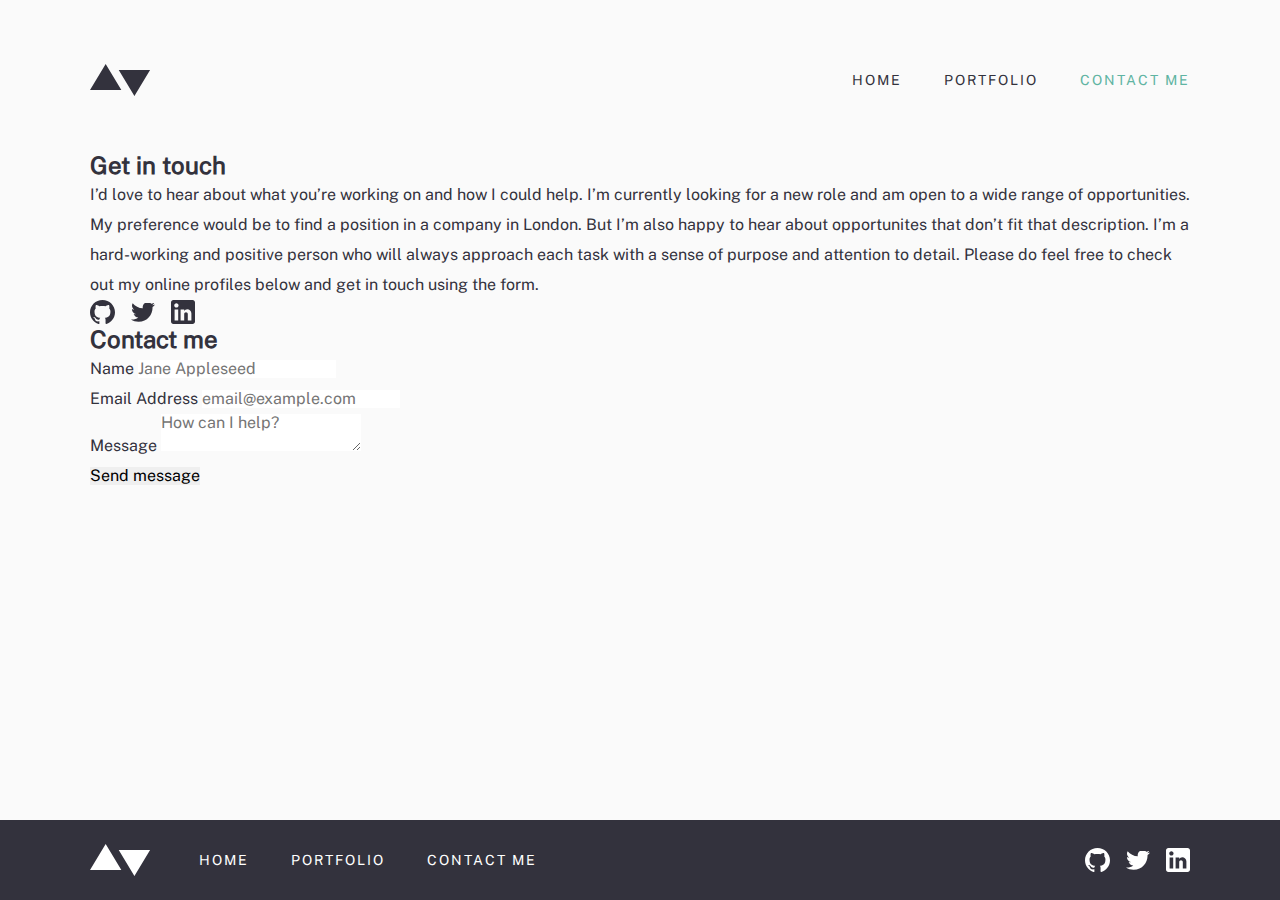
==== contact.html @ fa5bed76 "Add dark theme for icon and add form HTML" ====
<!DOCTYPE html>
<html lang="en">
<head>
  <meta charset="UTF-8">
  <meta http-equiv="X-UA-Compatible" content="IE=edge">
  <meta name="viewport" content="width=device-width, initial-scale=1.0">
  <title>Contact | Nurullo</title>

  <!-- STYLESHEETS -->
  <link rel="stylesheet" href="/css/style.css">
  <link rel="stylesheet" href="/css/normalize.css">
</head>
<body>

  <!-- SITE_HEADER -->
  <header class="site-header">
    <div class="site-header__container container">
      <a href="index.html" class="site-header__logo logo">
        <img class="logo__img" src="./img/logo.svg" alt="Portfolio logo" width="61" height="32">
      </a>

      <!-- SITENAV -->
      <nav class="site-header__sitenav sitenav sitenav--site-header">
        <ul class="sitenav__list sitenav__list--site-footer">
          <li class="sitenav__item "><a href="index.html" class="sitenav__link">Home</a></li>
          <li class="sitenav__item"><a href="portfolio.html" class="sitenav__link">Portfolio</a></li>
          <li class="sitenav__item sitenav__item--active"><a href="contact.html" class="sitenav__link">Contact Me</a></li>
        </ul>
      </nav>

      <button class="site-header__toggler" type="button" aria-label="Menu"></button>
    </div>
  </header>

  <!-- MAIN-CONTENT -->
  <main class="main-content">
    <h1 class="visually-hidden">Contacts</h1>
    <div class="container">
      <section class="two-column-section">
        <h2 class="two-column-section__heading">Get in touch</h2>
        <div class="two-column-section__content">
          <p class="two-column-section__text">I’d love to hear about what you’re working on and how I could help. I’m currently looking for a new role and am open to a wide range of opportunities. My preference would be to find a position in a company in London. But I’m also happy to hear about opportunites that don’t fit that description. I’m a hard-working and positive person who will always approach each task with a sense of purpose and attention to detail. Please do feel free to check out my online profiles below and get in touch using the form.</p>
          <div class="socials socials--dark">
            <ul class="socials__list">
              <li class="socials__item">
                <a href="#" class="socials__link" target="_blank" aria-label="Github profile">
                  <svg class="socials__icon" width="25.000000" height="24.000000" viewBox="0 0 25 24" fill="none" xmlns="http://www.w3.org/2000/svg" xmlns:xlink="http://www.w3.org/1999/xlink">
                    <defs/>
                    <path id="github-logo" d="M12.5 0C5.59 0 0 5.5 0 12.3C0 17.74 3.58 22.35 8.54 23.97C9.17 24.09 9.4 23.71 9.4 23.38C9.4 23.09 9.39 22.32 9.38 21.29C5.9 22.03 5.17 19.64 5.17 19.64C4.6 18.22 3.78 17.84 3.78 17.84C2.65 17.08 3.87 17.09 3.87 17.09C5.12 17.18 5.78 18.36 5.78 18.36C6.9 20.24 8.71 19.7 9.42 19.38C9.53 18.59 9.86 18.05 10.21 17.74C7.44 17.43 4.52 16.37 4.52 11.66C4.52 10.31 5 9.22 5.81 8.36C5.67 8.05 5.24 6.79 5.92 5.1C5.92 5.1 6.96 4.77 9.35 6.36C10.35 6.09 11.42 5.95 12.48 5.95C13.54 5.95 14.6 6.09 15.6 6.36C17.98 4.77 19.03 5.1 19.03 5.1C19.7 6.79 19.28 8.05 19.15 8.36C19.95 9.22 20.43 10.31 20.43 11.66C20.43 16.38 17.51 17.43 14.73 17.73C15.17 18.1 15.57 18.85 15.57 20C15.57 21.65 15.56 22.97 15.56 23.37C15.56 23.7 15.78 24.08 16.42 23.96C21.42 22.34 25 17.73 25 12.3C25 5.5 19.4 0 12.5 0L12.5 0Z" fill="currentColor" fill-opacity="1.000000" fill-rule="nonzero"/>
                  </svg>

                </a>
              </li>
              <li class="socials__item">
                <a href="#" class="socials__link" target="_blank" aria-label="Twitter profile">
                  <svg class="socials__icon" width="24.000000" height="19.000000" viewBox="0 0 24 19" fill="none" xmlns="http://www.w3.org/2000/svg" xmlns:xlink="http://www.w3.org/1999/xlink">
                    <defs/>
                    <path id="twitter-logo" d="M24 1.55C23.11 1.94 22.16 2.21 21.17 2.33C22.18 1.72 22.97 0.75 23.33 -0.4C22.38 0.17 21.33 0.58 20.2 0.8C19.31 -0.16 18.03 -0.76 16.61 -0.76C13.43 -0.76 11.1 2.21 11.81 5.29C7.72 5.08 4.09 3.12 1.67 0.14C0.38 2.36 1 5.25 3.19 6.72C2.38 6.69 1.62 6.47 0.96 6.1C0.91 8.38 2.54 10.52 4.91 10.99C4.22 11.18 3.46 11.22 2.68 11.08C3.31 13.03 5.13 14.46 7.29 14.5C5.21 16.12 2.61 16.84 0 16.54C2.17 17.93 4.76 18.75 7.54 18.75C16.68 18.75 21.85 11.03 21.54 4.1C22.5 3.41 23.34 2.54 24 1.55Z" fill="currentColor" fill-opacity="1.000000" fill-rule="nonzero"/>
                  </svg>

                </a>
              </li>
              <li class="socials__item">
                <a href="#" class="socials__link" target="_blank" aria-label="LinkedIn profile">
                  <svg class="socials__icon" width="24.000000" height="24.000000" viewBox="0 0 24 24" fill="none" xmlns="http://www.w3.org/2000/svg" xmlns:xlink="http://www.w3.org/1999/xlink">
                    <defs/>
                    <path id="linkedin-logo" d="M2.40002 0L21.6 0C22.92 0 24 1.07999 24 2.39999L24 21.6C24 22.92 22.92 24 21.6 24L2.40002 24C1.07996 24 0 22.92 0 21.6L0 2.39999C0 1.07999 1.07996 0 2.40002 0ZM5.40002 7.56C4.19995 7.56 3.23999 6.60001 3.23999 5.39999C3.23999 4.20001 4.19995 3.23999 5.40002 3.23999C6.59998 3.23999 7.56006 4.20001 7.56006 5.39999C7.56006 6.60001 6.59998 7.56 5.40002 7.56ZM16.8 20.4L20.4 20.4L20.4 13.56C20.4 11.28 18.48 9.35999 16.2 9.35999C15.12 9.35999 13.8 10.08 13.2 11.04L13.2 9.60001L9.59998 9.60001L9.59998 20.4L13.2 20.4L13.2 14.04C13.2 13.08 14.04 12.24 15 12.24C15.96 12.24 16.8 13.08 16.8 14.04L16.8 20.4ZM3.59998 20.4L7.19995 20.4L7.19995 9.60001L3.59998 9.60001L3.59998 20.4Z" clip-rule="evenodd" fill="currentColor" fill-opacity="1.000000" fill-rule="evenodd"/>
                  </svg>

                </a>
              </li>
            </ul>
          </div>
        </div>
      </section>

      <section class="two-column-section">
        <h2 class="two-column-section__heading">Contact me</h2>
        <div class="two-column-section__content">
          <form action="https://echo.htmlacademy.ru" class="form" method="POST">
            <div class="form__group">
              <label class="form__label" for="name-input">Name</label>
              <input class="form__fiels" type="text" name="name"  id="name-input" placeholder="Jane Appleseed" required>
            </div>

            <div class="form__group">
              <label class="form__label" for="email-input">Email Address</label>
              <input class="form__fiels" type="email" name="email"  id="email-input" placeholder="email@example.com" required>
            </div>

            <div class="form__group">
              <label class="form__label" for="message-field">Message</label>
              <textarea class="form__field form__field--textarea" name="Message" id="message-field" placeholder="How can I help?"  required></textarea>
            </div>

            <div class="form__group">
              <button class="solid-buttom" type="submit">Send message</button>
            </div>
          </form>
        </div>
      </section>


    </div>

  </main>



  <!-- SITE-FOOTER -->
  <footer class="site-footer">
    <div class="site-footer__container container">
      <a href="index.html" class="site-footer__logo logo">
        <img class="logo__img" src="./img/logo-footer.svg" alt="Portfolio logo" width="61" height="32">
      </a>

      <div class="site-footer__sitenav sitenav">
        <ul class="sitenav__list sitenav__list--site-footer">
          <li class="sitenav__item"><a href="index.html" class="sitenav__link">Home</a></li>
          <li class="sitenav__item"><a href="portfolio.html" class="sitenav__link">Portfolio</a></li>
          <li class="sitenav__item"><a href="contact.html" class="sitenav__link">Contact Me</a></li>
        </ul>
      </div>

      <!-- SOCIALS -->
      <div class="socials">
        <ul class="socials__list">
          <li class="socials__item">
            <a href="#" class="socials__link" target="_blank" aria-label="Github profile">
              <svg class="socials__icon" width="25.000000" height="24.000000" viewBox="0 0 25 24" fill="none" xmlns="http://www.w3.org/2000/svg" xmlns:xlink="http://www.w3.org/1999/xlink">
                <defs/>
                <path id="github-logo" d="M12.5 0C5.59 0 0 5.5 0 12.3C0 17.74 3.58 22.35 8.54 23.97C9.17 24.09 9.4 23.71 9.4 23.38C9.4 23.09 9.39 22.32 9.38 21.29C5.9 22.03 5.17 19.64 5.17 19.64C4.6 18.22 3.78 17.84 3.78 17.84C2.65 17.08 3.87 17.09 3.87 17.09C5.12 17.18 5.78 18.36 5.78 18.36C6.9 20.24 8.71 19.7 9.42 19.38C9.53 18.59 9.86 18.05 10.21 17.74C7.44 17.43 4.52 16.37 4.52 11.66C4.52 10.31 5 9.22 5.81 8.36C5.67 8.05 5.24 6.79 5.92 5.1C5.92 5.1 6.96 4.77 9.35 6.36C10.35 6.09 11.42 5.95 12.48 5.95C13.54 5.95 14.6 6.09 15.6 6.36C17.98 4.77 19.03 5.1 19.03 5.1C19.7 6.79 19.28 8.05 19.15 8.36C19.95 9.22 20.43 10.31 20.43 11.66C20.43 16.38 17.51 17.43 14.73 17.73C15.17 18.1 15.57 18.85 15.57 20C15.57 21.65 15.56 22.97 15.56 23.37C15.56 23.7 15.78 24.08 16.42 23.96C21.42 22.34 25 17.73 25 12.3C25 5.5 19.4 0 12.5 0L12.5 0Z" fill="currentColor" fill-opacity="1.000000" fill-rule="nonzero"/>
              </svg>

            </a>
          </li>
          <li class="socials__item">
            <a href="#" class="socials__link" target="_blank" aria-label="Twitter profile">
              <svg class="socials__icon" width="24.000000" height="19.000000" viewBox="0 0 24 19" fill="none" xmlns="http://www.w3.org/2000/svg" xmlns:xlink="http://www.w3.org/1999/xlink">
                <defs/>
                <path id="twitter-logo" d="M24 1.55C23.11 1.94 22.16 2.21 21.17 2.33C22.18 1.72 22.97 0.75 23.33 -0.4C22.38 0.17 21.33 0.58 20.2 0.8C19.31 -0.16 18.03 -0.76 16.61 -0.76C13.43 -0.76 11.1 2.21 11.81 5.29C7.72 5.08 4.09 3.12 1.67 0.14C0.38 2.36 1 5.25 3.19 6.72C2.38 6.69 1.62 6.47 0.96 6.1C0.91 8.38 2.54 10.52 4.91 10.99C4.22 11.18 3.46 11.22 2.68 11.08C3.31 13.03 5.13 14.46 7.29 14.5C5.21 16.12 2.61 16.84 0 16.54C2.17 17.93 4.76 18.75 7.54 18.75C16.68 18.75 21.85 11.03 21.54 4.1C22.5 3.41 23.34 2.54 24 1.55Z" fill="currentColor" fill-opacity="1.000000" fill-rule="nonzero"/>
              </svg>

            </a>
          </li>
          <li class="socials__item">
            <a href="#" class="socials__link" target="_blank" aria-label="LinkedIn profile">
              <svg class="socials__icon" width="24.000000" height="24.000000" viewBox="0 0 24 24" fill="none" xmlns="http://www.w3.org/2000/svg" xmlns:xlink="http://www.w3.org/1999/xlink">
                <defs/>
                <path id="linkedin-logo" d="M2.40002 0L21.6 0C22.92 0 24 1.07999 24 2.39999L24 21.6C24 22.92 22.92 24 21.6 24L2.40002 24C1.07996 24 0 22.92 0 21.6L0 2.39999C0 1.07999 1.07996 0 2.40002 0ZM5.40002 7.56C4.19995 7.56 3.23999 6.60001 3.23999 5.39999C3.23999 4.20001 4.19995 3.23999 5.40002 3.23999C6.59998 3.23999 7.56006 4.20001 7.56006 5.39999C7.56006 6.60001 6.59998 7.56 5.40002 7.56ZM16.8 20.4L20.4 20.4L20.4 13.56C20.4 11.28 18.48 9.35999 16.2 9.35999C15.12 9.35999 13.8 10.08 13.2 11.04L13.2 9.60001L9.59998 9.60001L9.59998 20.4L13.2 20.4L13.2 14.04C13.2 13.08 14.04 12.24 15 12.24C15.96 12.24 16.8 13.08 16.8 14.04L16.8 20.4ZM3.59998 20.4L7.19995 20.4L7.19995 9.60001L3.59998 9.60001L3.59998 20.4Z" clip-rule="evenodd" fill="currentColor" fill-opacity="1.000000" fill-rule="evenodd"/>
              </svg>

            </a>
          </li>
        </ul>
      </div>
    </div>
  </footer>

  <script src="/js/index.js"></script>
</body>
</html>
---- css/style.css ----
* {
  padding: 0;
  margin: 0;
  border: 0;
  list-style: none;
  text-decoration: none;
}
/* CUSTOM PROPS */
:root {
  --green:#5FB4A2;
  --dark-blue:#203A4C;
  --grey-blue:#33323D;
  --light-grey:#fafafa;
  --grey:#eaeaeb;
  --red:#F43030;

  --accent-font-family:'Ibarra Real Nova', 'Times New Roman', sans-serif;
  --body-font-family: 'Public Sans', 'Arial', sans-serif;
}

/* FONTS */
@font-face {
  font-family: 'Ibarra Real Nova';
  src: url('../fonts/IbarraRealNova-Regular.woff2') format('woff2'),
  url('../fonts/IbarraRealNova-Regular.woff') format('woff');
  font-weight: normal;
  font-style: normal;
  font-display: swap;
}

@font-face {
  font-family: 'Ibarra Real Nova';
  src: url('../fonts/IbarraRealNova-Bold.woff2') format('woff2'),
  url('../fonts/IbarraRealNova-Bold.woff') format('woff');
  font-weight: bold;
  font-style: normal;
  font-display: swap;
}

@font-face {
  font-family: 'Public Sans';
  src: url('../fonts/PublicSans-Regular.woff2') format('woff2'),
  url('../fonts/PublicSans-Regular.woff') format('woff');
  font-weight: normal;
  font-style: normal;
  font-display: swap;
}





/* GLOBAL */

html {
  height: 100%;
  box-sizing: border-box;
  scroll-behavior: smooth;
}

*,
*::before,
*::after {
  box-sizing:inherit;
}

body {
  display: flex;
  flex-direction: column;
  height: 100%;
  background-color: var(--light-grey);
  color: var(--grey-blue);
  font-family: var(--body-font-family);
  font-size: 16px;
  line-height:30px;
}

img {
  max-width: 100%;
  height: auto;
}

/* CONTAINER */

.container {
  width: 100%;
  max-width: 1180px;
  padding-left: 32px;
  padding-right: 32px;
  margin-left: auto;
  margin-right: auto;
}


/* VISUALLY-HIDDEN */

.visually-hidden {
  position: absolute;
  width: 1px;
  height: 1px;
  margin: -1px;
  border: 0;
  padding: 0;
  clip: rect(0 0 0 0);
  overflow: hidden;
}



/* AUTOFILL-STYLES */
/*
input:-webkit-autofill,
input:-webkit-autofill:hover,
input:-webkit-autofill:focus {
  -webkit-text-fill-color: var(--heading-color);
  -webkit-box-shadow: 0 0 0px 40rem #ffff inset;
} */

/* PLACEHOLDER STYLE */
/*
::placeholder {
  color: rgba(52, 49, 61, 0.5);
} */



/* MAIN-CONTENT */

.main-content {
  flex-grow: 1;
}


/* LOGO */
.logo {
  display: block;
}

.logo:hover {
  opacity: 0.8;
}

.logo:active {
  opacity: 0.6;
}

.logo__img {
  display: block;
  width: 61px;
  height: 32px;
}


/* SITENAV */



.sitenav__item:not(:last-child) {
  margin-bottom: 32px;
}

.sitenav__link {
  display: block;
  color: #fff;
  font-size: 14px;
  letter-spacing: 2px;
  text-decoration: none;
  text-align: center;
  text-transform: uppercase;
}

.sitenav__item--active .sitenav__link {
  color: var(--green);
}

.sitenav__link:hover{
  opacity: 0.8;
}

.sitenav__link:active{
  opacity: 0.6;
}

/* CTA-BUTTON */

.cta-button {
  display: inline-block;
  min-width: 200px;
  background-color: var(--dark-blue);
  color: #fff;
  cursor: pointer;
}

.cta-button:hover {
  background-color: var(--green);
}

.cta-button:active {
  opacity: 0.6;
}

.cta-button:disabled {
  opacity: 0.2;
  pointer-events: none;
}

.cta-button__inner {
  display: flex;
}

.cta-button__append {
  display: flex;
  justify-content: center;
  align-items:center;
  width: 48px;
  height: 48px;
  background-color: rgba(0, 0, 0, 0.1);
  color: var(--green);
}

.cta-button:hover .cta-button__append {
  color: #fff;
}

.cta-button__text {
  flex-grow: 1;
  padding: 17px;
  text-transform: uppercase;
  letter-spacing:2px;
  font-size: 12px;
  line-height: normal;
  text-align: center;
}


/* BUTTON */

.button {
  display: inline-block;
  padding: 16px 32px;
  font-size: 12px;
  line-height: normal;
  color: var(--grey-blue);
  border: 1px solid var(--grey-blue);
  background-color: transparent;
  text-transform: uppercase;
  letter-spacing: 2px;
  cursor: pointer;
  white-space: nowrap;
}

.button:hover {
  background-color: var(--grey-blue);
  color: #fff;
}

.button:active {
  opacity: 0.6;
}

.button:disabled {
  pointer-events: none;
  opacity: 0.2;
}

/* IMG-TEXT-INFO */

.img-text-info__picture {
  display: block;
}

.img-text-info__img {
  display: block;
  width: 100%;
  margin-bottom: 32px;
}

.img-text-info__info {
  padding-top: 24px;
  padding-bottom: 24px;
  border-top: 1px solid rgba(51,50,61,0.15);
  border-bottom: 1px solid rgba(51,50,61,0.15);
}

.img-text-info--index-about .img-text-info__info {
  padding-top: 32px;
  padding-bottom: 50px;
}

.img-text-info__title {
  margin-bottom: 24px;
  font-family: --accent-font-family;
  font-size: 40px;
  line-height: 42px;
  letter-spacing:-0.357px;
}

.img-text-info--index-about .img-text-info__title {
  margin-bottom: 28px;
}

.img-text-info__description {
  margin-bottom: 24px;
  font-size: 15px;
  line-height: 2;
}


/* IMG-TEXT-INFO-LIST */

.img-text-info-list__item:not(:last-child) {
  margin-bottom: 72px;
}


/* SITE_HEADER */

.site-header {
  position: relative;
  z-index: 1;
  padding-top: 32px;
  padding-bottom: 40px;
}

.site-header__container {
  display: flex;
  align-items: center;
}

.site-header__logo {
  margin-right: auto;
}

.site-header__sitenav {
  display: none;
}

.site-header--open .site-header__sitenav {
  display: block;
  position: absolute;
  z-index: 1;
  right: 32px;
  top: 88px;
  min-width: 223px;
  max-width: calc(100% - 64px);
  padding: 40px;
  color: #fff;
  background-color: var(--grey-blue);

}

.site-header__toggler {
  display: block;
  width: 24px;
  height: 19px;
  border: 0;
  background-color: transparent;
  background-image: url(../img/hamburger-menu.svg);
  background-repeat: no-repeat;
  background-size: contain;
  background-position: center center;
  cursor: pointer;
}

.site-header--open .site-header__toggler {
  background-image: url(../img/close-icon.svg);
}

/* HERO */

.hero {
  margin-bottom: 96px;
}

.hero__img {
  display: block;
  width: 100%;
  height: 271px;
  margin-bottom: 24px;
  object-fit: cover;
  object-position: top center;
}

.hero__heading {
  margin: 0;
  margin-bottom: 32px;
  font-family: var(--accent-font-family);
  font-size: 40px;
  line-height: 1.05;
  letter-spacing: -0.357;
}


/* CONTACT-CTA */

.contact-cta {
  padding-top: 115px;
  padding-bottom: 80px;
  text-align: center;
}

.contact-cta--portfolio-index {
  padding-top: 80px;
}

.contact-cta__container {
  display: flex;
  flex-direction: column;
  align-items: center;
}

.contact-cta__heading {
  margin-bottom: 40px;
  font-family: var(--accent-font-family);
  font-size: 40px;
  line-height: 42px;
  letter-spacing: -0.357px;
}

/* PROJECT HERO */

.project-hero {
  padding-bottom: 40px;
}

.project-hero__picture {
  display: block;
}

.project-hero__img {
  display: block;
  width: 100%;
  height: 140px;
  object-fit: cover;
}


/* PROJECT-META */

.project-meta-details {
  margin-bottom: 64px;
}


.project-meta-details__meta {
  margin-bottom: 48px;
}

.project-meta__inner {
  padding-top: 24px;
  padding-bottom: 24px;
  border-top: 1px solid rgba(51,50,61,0.15);
  border-bottom: 1px solid rgba(51,50,61,0.15);
}

.project-meta__heading {
  margin-top: 0;
  margin-bottom: 24px;
  font-family: var(--accent-font-family);
  font-size: 40px;
  line-height: 42px;
  letter-spacing: -0.357px;
}

.project-meta__description {
  margin-bottom: 24px;
  font-size: 15px;
}

.project-meta__tags {
  margin-bottom: 24px;
  font-size: 13px;
  font-weight: bold;
  line-height: 30px;
  color: var(--green);
}

/* PROJECT DETAILS */

.project-details__section:not(:last-child) {
  margin-bottom: 40px;
}

.project-details__heading {
  margin-top: 0;
  margin-bottom: 28px;
  font-family: var(--accent-font-family);
  font-size: 32px;
  font-weight: 400;
  line-height: 42px;
}

.project-details__heading--static-previews {
  margin-bottom: 40px;
}

.project-details__text {
  margin: 0;
}

.project-details__text:not(:last-child) {
  margin-bottom: 16px;
}

/* STATIC-PREVIEWS  */

.static-previews__item:not(:last-child) {
  margin-bottom: 32px;
}

.static-previews__picture {
  display: block;
}

.static-previews__img {
  display: block;
  width: 100%;
}


/* PAGE-CONTROLS */

.page-controls__inner {
  border-top: 1px solid rgba(51,50,61,0.15);
  border-bottom: 1px solid rgba(51,50,61,0.15);
  display: flex;
}

.page-controls__inner::before {
  display: block;
  width: 1px;
  background-color: rgba(51,50,61,0.15);
  content: "";
}

.page-controls__link {
  flex-grow: 1;
  display: grid;
  padding: 24px;
  color: var(--grey-blue);
}

.page-controls__link:hover {
  color:var(--green);
}

.page-controls__link:active {
  opacity: 0.6;
}

.page-controls__link--prev {
  order: -1;
  padding-left: 0;
}

.page-controls__link--next {
  padding-right: 0;
  justify-items: end;
}

.page-controls__icon {
  margin-bottom: 16px;
  width: 8px;
  height: 16px;
}

.page-controls__text {
  order: 1;
  color:rgba(51,50,61, 0.5);
  text-transform: capitalize;
}

.page-controls__title {
  font-family: var(--accent-font-family);
  font-size: 32px;
  line-height: 36px;
  letter-spacing: -0.286px;
}


/* SITE_FOOTER */

.site-footer {
  padding-top: 56px;
  padding-bottom: 56px;
  background-color: var(--grey-blue);
}

.site-footer__container {
  display: flex;
  flex-direction: column;
  align-items: center;
}

.site-footer__logo {
  margin-bottom: 40px;
}
.site-footer__sitenav {
  margin-bottom: 40px;
}

.socials__list {
  display: flex;
  align-items: center;
}

.socials--dark .socials__link {
  color:var(--grey-blue);
}

.socials__item:not(:last-child) {
  margin-right: 16px;
}

.socials__link {
  display: block;
  color: #fff;
}

.socials__icon {
  display: block;
}




/* RETINA BACKGROUND IMAGES */
@media
only screen and (-webkit-min-device-pixel-ratio: 2),
only screen and (   min--moz-device-pixel-ratio: 2),
only screen and (     -o-min-device-pixel-ratio: 2/1),
only screen and (        min-device-pixel-ratio: 2),
only screen and (                min-resolution: 192dpi),
only screen and (                min-resolution: 2dppx) {

}


@media only screen and (min-width: 500px) {

  .project-hero__img {
    height: 170px;
}

}


@media only screen and (min-width: 500px) {
  .hero__img {
    height: 600px;
  }

}


@media only screen and (min-width: 550px) {
  .img-text-info {
    display: flex;
    align-items: center;
  }

  .img-text-info--index-about {
    align-items: stretch;
  }

  .img-text-info:nth-child(even) {
    flex-direction: row-reverse;
  }

  .img-text-info__img {
    margin-bottom: 0;
  }

  .img-text-info--index-about .img-text-info__img {
    height: 100%;
    object-fit: cover;
    object-position: right bottom;
  }

  .img-text-info__info {
    width: 60%;
    margin-left: 32px;
  }

  .img-text-info:nth-child(even) .img-text-info__info  {
    margin-left: 0;
    margin-right: 32px;
  }

  .project-hero__img {
    height: 240px;
}
}



@media only screen and (min-width: 700px) {
  .site-footer {
    padding-top: 24px;
    padding-bottom: 24px;
  }

  .site-footer__container {
    flex-direction: row;
  }

  .site-footer__logo {
    margin-bottom: 0;
    margin-right: 48px;
  }

  .site-footer__sitenav {
    margin-bottom: 0;
    margin-right: 48px;
    flex-grow: 1;
  }

  .sitenav__list--site-footer {
    display: flex;
    align-items: center;
  }

  .sitenav__list--site-footer .sitenav__item:not(:last-child) {
    margin-bottom: 0;
    margin-right: 42px;
  }
}


@media only screen and (min-width: 768px) {
  .container {
    padding-left: 40px;
    padding-right: 40px;
  }

  .site-header {
    padding-top: 64px;
    padding-bottom: 47px;
  }

  .site-header__sitenav,
  .site-header--open .site-header__sitenav {
    position: static;
    display: block;
    padding: 0;
    background-color: transparent;
  }

  .site-header__toggler {
    display: none;
  }

  .sitenav--site-header .sitenav__list {
    display: flex;
  }

  .sitenav--site-header .sitenav__item:not(:last-child) {
    margin-bottom: 0;
    margin-right: 42px;
  }

  .sitenav--site-header .sitenav__link {
    color: var(--grey-blue);
  }

  .sitenav__item--active .sitenav__link {
    color: var(--green);
  }

  .hero__container {
    position: relative;
    z-index: 1;
  }

  .hero__img {
    margin-bottom: 0;
  }

  .hero__text-wrapper {
    position: absolute;
    z-index: 1;
    left: 40px;
    bottom: 0;
    width: 514px;
    padding-top: 56px;
    padding-right: 56px;
    background-color: var(--light-grey);
  }

  .hero__heading {
    margin-bottom: 48px;
  }

  .img-text-info-list__item:not(:last-child) {
    margin-bottom: 80px;
  }

  .img-text-info__picture {
    flex-shrink: 0;
  }

  .img-text-info__img {
    flex-shrink: 0;
    width: 340px;
    height: 315px;
    object-fit: cover;
    margin-bottom: 0;
  }

  .img-text-info--index-about .img-text-info__img {
    width: 281px;
  }

  .img-text-info__info {
    flex-grow: 1;
    width: auto;
    margin-left: 69px;
  }

  .img-text-info--index-about .img-text-info__info {
    padding-top: 50px;
  }

  .img-text-info:nth-child(even) .img-text-info__info  {
    margin-left: 0;
    margin-right: 69px;
  }

  .contact-cta {
    padding-top: 96px;
    padding-bottom: 96px;
  }

  .contact-cta__container {
    flex-direction: row;
  }
  .contact-cta__container::before {
    content:"";
    width: 113px;
    height: 1px;
    flex-grow: 1;
    margin-right: 32px;
    margin-left: 32px;
    background-color: rgba(51,50,61,0.15);

  }
  .contact-cta__heading {
    width: 100%;
    order: -1;
    max-width: 350px;
    margin-bottom: 0;
  }

  .project-hero__img {
    height: 310px;
  }

  .project-meta-details {
    margin-bottom: 80px;
  }

  .project-meta-details__meta {
    margin-bottom: 40px;
  }

  .project-meta__inner {
    display: grid;
    grid-template-columns: 340px 1fr;
    justify-items: start;
    gap: 16px 12px;
    align-items: start;
    padding-top: 32px;
    padding-bottom: 32px;
  }

  .project-meta__heading {
    margin-bottom: 0;
  }
  .project-meta__description {
    grid-row: 1 / 4;
    grid-column: 2;
    margin-bottom: 0;

  }
  .project-meta__tags {
    margin-bottom: 0;
  }

  .page-controls__link {
    padding: 32px;
    align-items: center;
    gap: 0 32px;
    grid-template-rows: auto auto;
  }

  .page-controls__link--prev {
    grid-template-columns: auto 1fr;
    padding-left: 0;
  }

  .page-controls__link--next {
    padding-right: 0;
  }

  .page-controls__icon {
    grid-row: span 2;
    margin-bottom: 0;
  }

  .page-controls__link--prev .page-controls__text {
    grid-column: 2;
  }

  .page-controls__link--next  {
    grid-template-columns: 1fr auto;
  }

  .page-controls__link--next .page-controls__icon  {
    grid-column: 2;
    grid-row: 1 / -1;
  }

}

@media only screen and (min-width: 900px) {
  .project-hero__img {
    height: 400px;
}
}


@media only screen and (min-width: 1024px) {
  .hero {
    margin-bottom: 150px;
  }

  .hero__text-wrapper {
    width: 445px;
  }

  .hero__heading {
    margin-bottom: 56px;
    font-size: 50px;
    line-height: 1;
    letter-spacing: -0.45px;
  }

  .img-text-info--index-about .img-text-info__img {
    width: 540px;
    height: 600px;
  }

  .project-hero {
    margin-bottom: 115px;
  }

  .project-hero__img {
    height: 500px;
}
}

@media only screen and (min-width: 1180px) {
  .site-header {
    padding-bottom: 54px;
  }

  .img-text-info {
    align-items: stretch;
  }


  .img-text-info__img {
    width: 540px;
    height: 500px;
    margin-right: 0;
  }

  .img-text-info__info {
    margin-left: 125px;
    margin-right: 96px;
    padding-top: 103px;
    padding-bottom: 103px;
  }

  .img-text-info:nth-child(even) .img-text-info__info {
    margin-right: 125px;
    margin-left: 96px;
  }

  .img-text-info__title {
    margin-bottom: 28px;
  }

  .img-text-info__description {
    font-size: 16px;
    line-height: 30px;
  }

  .contact-cta {
    padding-top: 150px;
    padding-bottom: 150px;
  }

  .project-meta-details {
    margin-bottom: 64px;
  }

  .project-meta-details__container {
    display: flex;
    align-items: flex-start;
  }

  .project-meta-details__meta {
    max-width: 350px;
    margin-right: 125px;
    margin-bottom: 0;
  }

  .project-meta__inner {
    display: flex;
    flex-direction: column;
    gap: 0;
    padding-top: 48px;
    padding-bottom: 48px;
  }

  .project-meta__heading {
    padding-bottom: 28px;
  }

  .project-meta__description {
    padding-bottom: 24px;
  }

  .project-meta__tags {
    margin-bottom: 32px;
    font-size: 16px;
  }

  .project-meta__tag-group:not(:last-child) {
    margin-bottom: 16px;
  }

  .project-meta-details__details {
    flex-grow: 1;
  }

  .project-details__heading--static-previews {
    margin-bottom: 28px;
  }
}
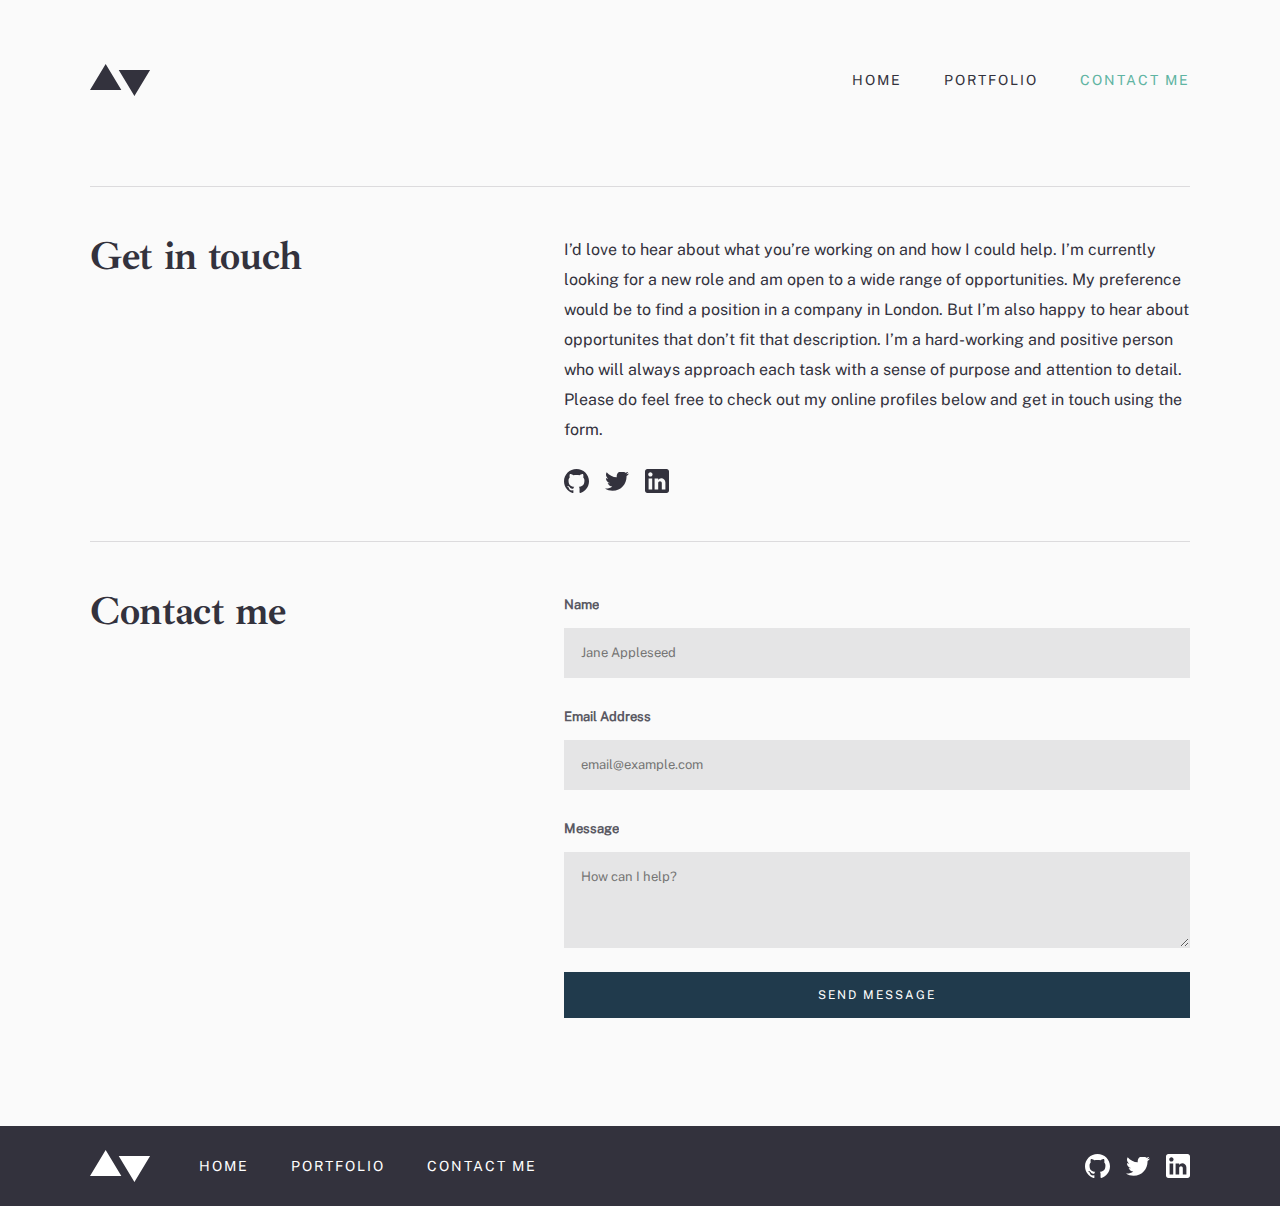
==== commit a0f51ce6: "Add contact page styles" ====
--- a/contact.html
+++ b/contact.html
@@ -33,7 +33,7 @@
   </header>
 
   <!-- MAIN-CONTENT -->
-  <main class="main-content">
+  <main class="main-content main-content--contact-page">
     <h1 class="visually-hidden">Contacts</h1>
     <div class="container">
       <section class="two-column-section">
@@ -80,12 +80,12 @@
           <form action="https://echo.htmlacademy.ru" class="form" method="POST">
             <div class="form__group">
               <label class="form__label" for="name-input">Name</label>
-              <input class="form__fiels" type="text" name="name"  id="name-input" placeholder="Jane Appleseed" required>
+              <input class="form__field" type="text" name="name"  id="name-input" placeholder="Jane Appleseed" required>
             </div>
 
             <div class="form__group">
               <label class="form__label" for="email-input">Email Address</label>
-              <input class="form__fiels" type="email" name="email"  id="email-input" placeholder="email@example.com" required>
+              <input class="form__field" type="email" name="email"  id="email-input" placeholder="email@example.com" required>
             </div>
 
             <div class="form__group">
@@ -94,7 +94,7 @@
             </div>
 
             <div class="form__group">
-              <button class="solid-buttom" type="submit">Send message</button>
+              <button class="solid-button" type="submit">Send message</button>
             </div>
           </form>
         </div>
--- a/css/style.css
+++ b/css/style.css
@@ -128,6 +128,10 @@
 
 .main-content {
   flex-grow: 1;
+}
+
+.main-content--contact-page {
+  padding-bottom: 48px;
 }
 
 
@@ -578,6 +582,91 @@
 }
 
 
+/* TWO-COLUMN-SECTION */
+
+.two-column-section {
+  padding-top: 32px;
+  padding-bottom: 32px;
+  border-top: 1px solid rgba(51,50,61,0.15);
+}
+
+.two-column-section:first-child {
+  padding-top: 24px;
+}
+
+.two-column-section__heading {
+  margin-bottom: 24px;
+  font-family: var(--accent-font-family);
+  font-size: 40px;
+  line-height: 42px;
+  letter-spacing: -0.357px;
+}
+
+.two-column-section__content {
+  display: grid;
+  gap: 24px;
+}
+
+/* FORM */
+.form {
+  display: grid;
+  gap: 24px;
+}
+
+.form__group {
+  display: flex;
+  flex-direction: column;
+}
+
+.form__label {
+  align-self: flex-start;
+  margin-bottom: 8px;
+  font-weight: 700;
+  font-size: 13px;
+  line-height: 30px;
+  opacity: 0.8;
+}
+
+.form__field {
+  display: block;
+  width: 100%;
+  border: 1px solid transparent;
+  padding: 9px 16px;
+  font-size: 13px;
+  line-height: 30px;
+  background-color: rgba(51, 50, 61, 0.1);
+  color: var(--grey-blue);
+}
+
+.form__field--textarea {
+  resize: vertical;
+  min-height: 96px;
+}
+
+/* SOLID BUTTON */
+.solid-button {
+  display: inline-block;
+  font-size: 12px;
+  line-height: normal;
+  letter-spacing: 2px;
+  text-align: center;
+  cursor: pointer;
+  padding: 16px 24px;
+  background-color: var(--dark-blue);
+  color: #fff;
+  text-transform: uppercase;
+}
+
+.solid-button:hover {
+  opacity: 0.8;
+}
+
+.solid-button:active {
+  opacity: 0.6;
+}
+
+
+
 /* SITE_FOOTER */
 
 .site-footer {
@@ -640,7 +729,7 @@
 
   .project-hero__img {
     height: 170px;
-}
+  }
 
 }
 
@@ -689,7 +778,7 @@
 
   .project-hero__img {
     height: 240px;
-}
+  }
 }
 
 
@@ -733,9 +822,14 @@
     padding-right: 40px;
   }
 
+  .main-content--contact-page {
+    padding-top: 36px;
+    padding-bottom: 64px;
+  }
+
   .site-header {
     padding-top: 64px;
-    padding-bottom: 47px;
+    padding-bottom: 48px;
   }
 
   .site-header__sitenav,
@@ -920,16 +1014,24 @@
     grid-row: 1 / -1;
   }
 
+  .two-column-section:first-child {
+    padding-top: 32px;
+  }
+
 }
 
 @media only screen and (min-width: 900px) {
   .project-hero__img {
     height: 400px;
-}
+  }
 }
 
 
 @media only screen and (min-width: 1024px) {
+
+  .main-content--contact-page {
+    padding-bottom: 60px;
+  }
   .hero {
     margin-bottom: 150px;
   }
@@ -956,7 +1058,22 @@
 
   .project-hero__img {
     height: 500px;
-}
+  }
+
+  .two-column-section {
+    display: grid;
+    grid-template-columns: 350px 1fr;
+    gap: 64px;;
+  }
+
+  .two-column-section, .two-column-section:first-child {
+    padding-top: 48px;
+    padding-bottom: 48px;
+  }
+
+  .two-column-section__heading {
+    margin-bottom: 0;
+  }
 }
 
 @media only screen and (min-width: 1180px) {
@@ -1048,4 +1165,8 @@
   .project-details__heading--static-previews {
     margin-bottom: 28px;
   }
+
+  .two-column-section {
+    gap: 124px;
+  }
 }